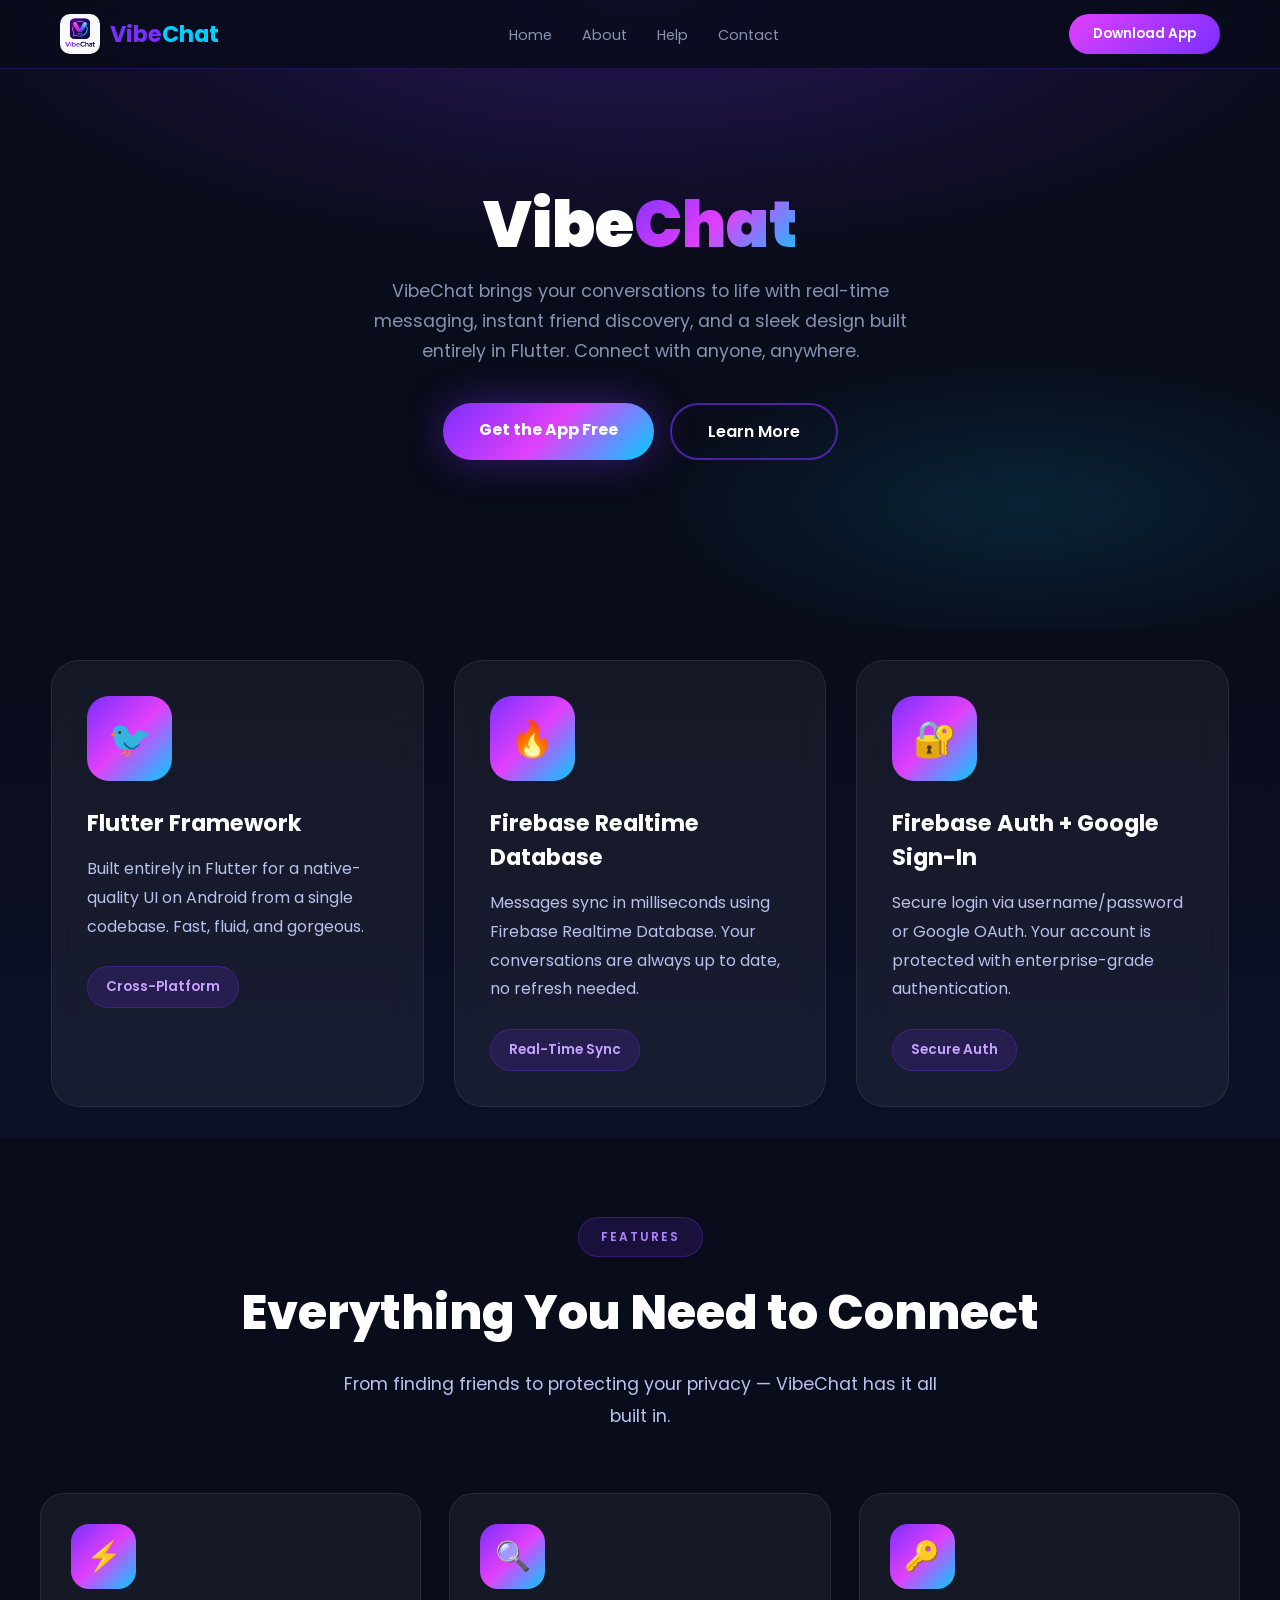
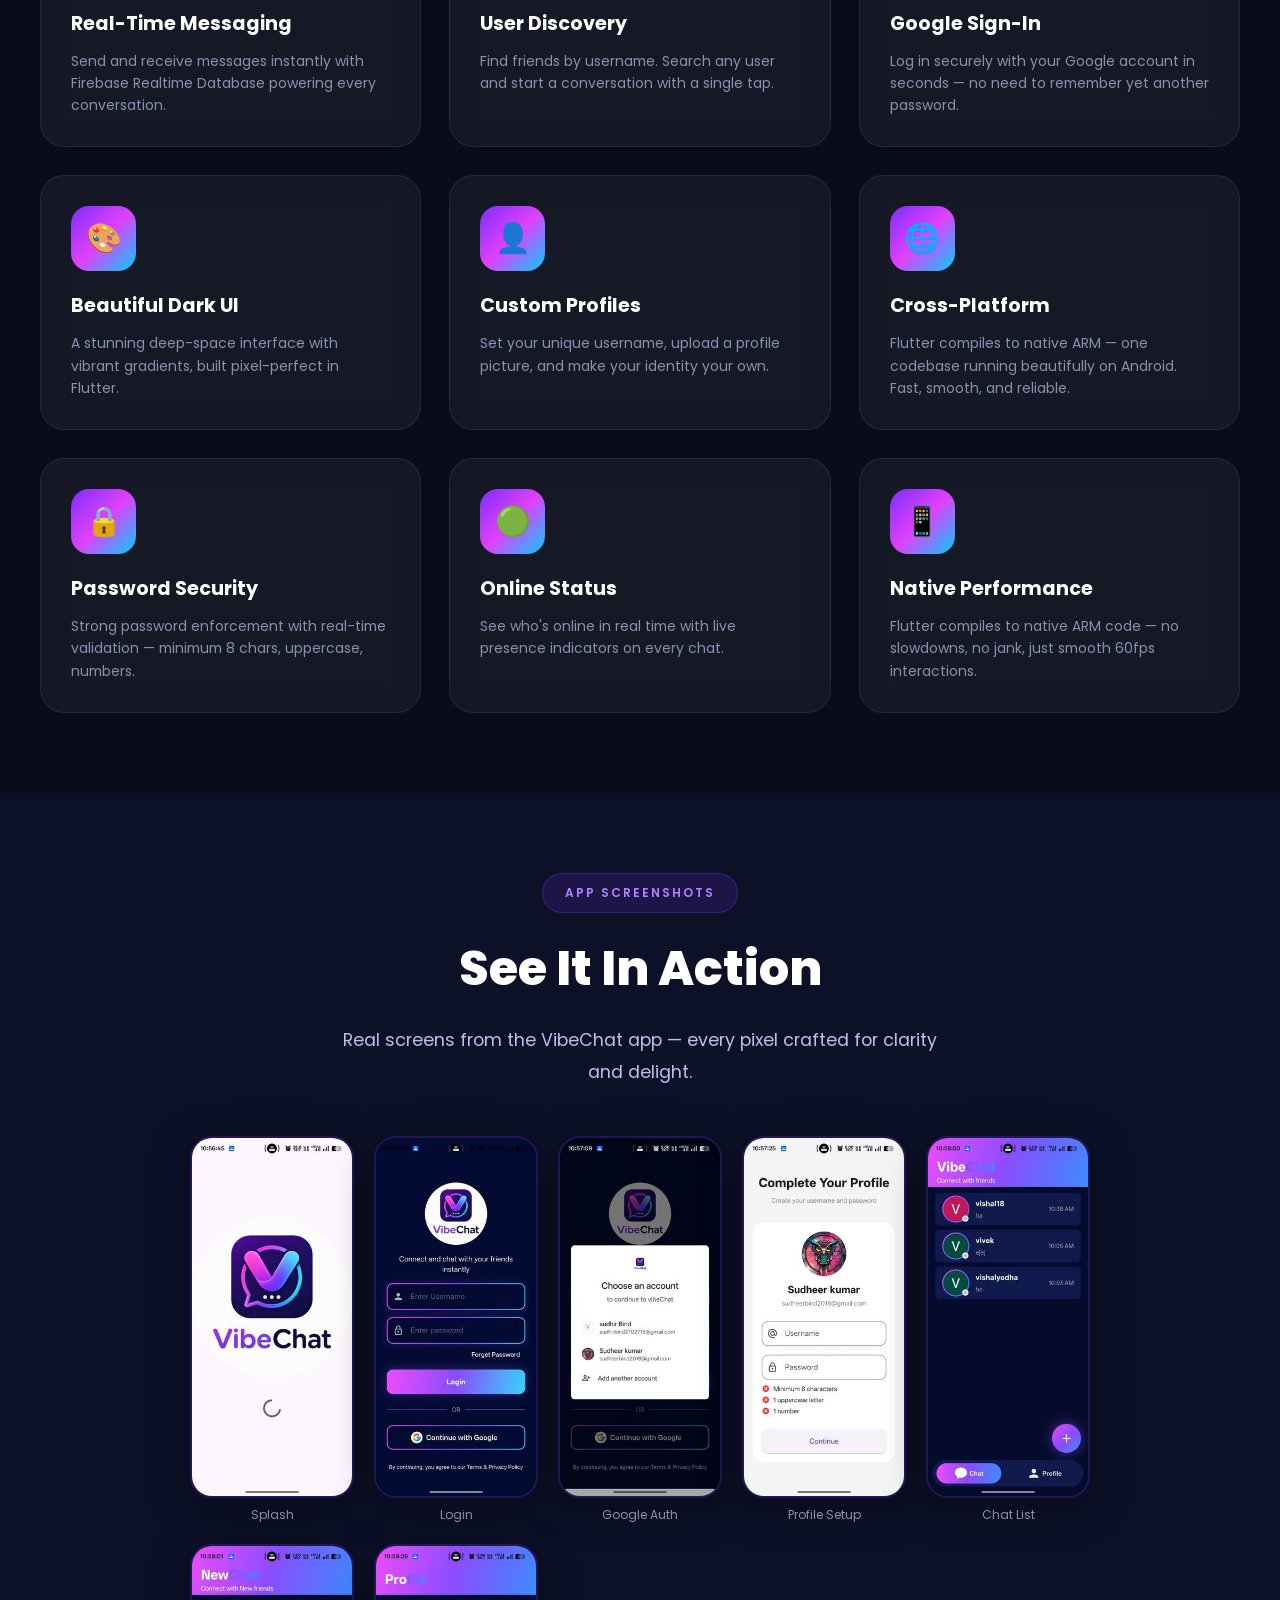
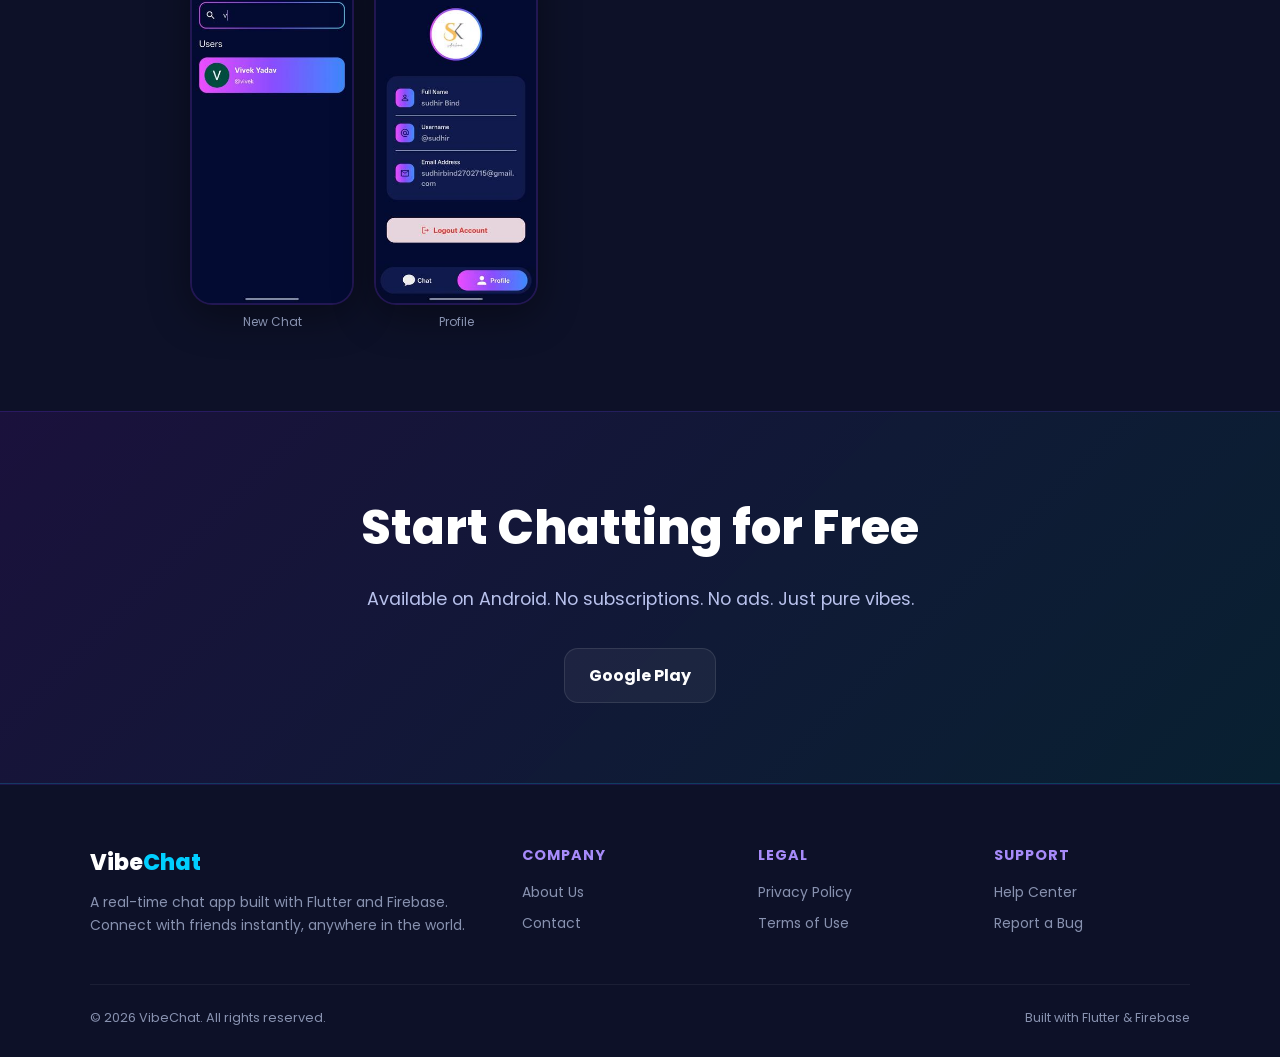
==== index.html @ 1f9a84cc "Initial VibeChat website" ====
<!DOCTYPE html>
<html lang="en">
<head>
  <meta charset="UTF-8">
  <meta name="viewport" content="width=device-width, initial-scale=1.0">
  <title>VibeChat - Connect & Chat Instantly</title>
  <link rel="stylesheet" href="style.css">
</head>
<body>

  <!-- NAV -->
  <nav>
    <a class="nav-logo" href="index.html" style="cursor:pointer">
      <img src="WhatsApp Image 2026-06-23 at 1.53.00 PM.jpeg" alt="VibeChat">
      <span><em>Vibe</em><strong>Chat</strong></span>
    </a>
    <ul class="nav-links">
      <li><a href="index.html">Home</a></li>
      <li><a href="about.html">About</a></li>
      <li><a href="help.html">Help</a></li>
      <li><a href="contact.html">Contact</a></li>
    </ul>
    <a class="nav-cta" href="#">Download App</a>
  </nav>

  <!-- HOME PAGE CONTENT -->
  <div class="page active">
    <!-- HERO -->
    <section class="hero">
      <div class="hero-bg"></div>
      <div class="hero-content">
        <h1>Vibe<span class="grad-text">Chat</span></h1>
        <p>VibeChat brings your conversations to life with real-time messaging, instant friend discovery, and a sleek design built entirely in Flutter. Connect with anyone, anywhere.</p>
        <div class="hero-btns">
          <a class="btn-primary" href="#">Get the App Free</a>
          <a class="btn-outline" href="about.html">Learn More</a>
        </div>
      </div>
    </section>

    <!-- TECH STACK -->
    <section class="tech-section">
     
      <div class="tech-grid">
        <div class="tech-card">
          <div class="tech-icon">🐦</div>
          <h3>Flutter Framework</h3>
          <p>Built entirely in Flutter for a native-quality UI on Android from a single codebase. Fast, fluid, and gorgeous.</p>
          <span class="tech-tag">Cross-Platform</span>
        </div>
        <div class="tech-card">
          <div class="tech-icon">🔥</div>
          <h3>Firebase Realtime Database</h3>
          <p>Messages sync in milliseconds using Firebase Realtime Database. Your conversations are always up to date, no refresh needed.</p>
          <span class="tech-tag">Real-Time Sync</span>
        </div>
        <div class="tech-card">
          <div class="tech-icon">🔐</div>
          <h3>Firebase Auth + Google Sign-In</h3>
          <p>Secure login via username/password or Google OAuth. Your account is protected with enterprise-grade authentication.</p>
          <span class="tech-tag">Secure Auth</span>
        </div>
      </div>
    </section>

    <!-- FEATURES -->
    <section style="background:var(--dark);">
      <div style="max-width:1100px;margin:0 auto;text-align:center;">
        <div class="section-label">Features</div>
        <h2 class="section-title">Everything You Need to Connect</h2>
        <p class="section-subtitle centered">From finding friends to protecting your privacy — VibeChat has it all built in.</p>
      </div>
      <div class="features-grid">
        <div class="feature-card">
          <div class="feature-icon">⚡</div>
          <h3>Real-Time Messaging</h3>
          <p>Send and receive messages instantly with Firebase Realtime Database powering every conversation.</p>
        </div>
        <div class="feature-card">
          <div class="feature-icon">🔍</div>
          <h3>User Discovery</h3>
          <p>Find friends by username. Search any user and start a conversation with a single tap.</p>
        </div>
        <div class="feature-card">
          <div class="feature-icon">🔑</div>
          <h3>Google Sign-In</h3>
          <p>Log in securely with your Google account in seconds — no need to remember yet another password.</p>
        </div>
        <div class="feature-card">
          <div class="feature-icon">🎨</div>
          <h3>Beautiful Dark UI</h3>
          <p>A stunning deep-space interface with vibrant gradients, built pixel-perfect in Flutter.</p>
        </div>
        <div class="feature-card">
          <div class="feature-icon">👤</div>
          <h3>Custom Profiles</h3>
          <p>Set your unique username, upload a profile picture, and make your identity your own.</p>
        </div>
        <div class="feature-card">
          <div class="feature-icon">🌐</div>
          <h3>Cross-Platform</h3>
          <p>Flutter compiles to native ARM — one codebase running beautifully on Android. Fast, smooth, and reliable.</p>
        </div>
        <div class="feature-card">
          <div class="feature-icon">🔒</div>
          <h3>Password Security</h3>
          <p>Strong password enforcement with real-time validation — minimum 8 chars, uppercase, numbers.</p>
        </div>
        <div class="feature-card">
          <div class="feature-icon">🟢</div>
          <h3>Online Status</h3>
          <p>See who's online in real time with live presence indicators on every chat.</p>
        </div>
        <div class="feature-card">
          <div class="feature-icon">📱</div>
          <h3>Native Performance</h3>
          <p>Flutter compiles to native ARM code — no slowdowns, no jank, just smooth 60fps interactions.</p>
        </div>
      </div>
    </section>


    <!-- SCREENSHOTS -->
    <section class="screenshots-section">
      <div style="max-width:900px;margin:0 auto;text-align:center;">
        <div class="section-label">App Screenshots</div>
        <h2 class="section-title">See It In Action</h2>
        <p class="section-subtitle centered">Real screens from the VibeChat app — every pixel crafted for clarity and
          delight.</p>
      </div>
      <div class="screenshots-grid">
        <div>
          <div class="screenshot-item"><img
              src="[data-uri]"
              alt="Splash"></div>
          <div class="screenshot-label">Splash</div>
        </div>
        <div>
          <div class="screenshot-item"><img
              src="[data-uri]"
              alt="Login"></div>
          <div class="screenshot-label">Login</div>
        </div>
        <div>
          <div class="screenshot-item"><img
              src="[data-uri]"
              alt="Google Auth"></div>
          <div class="screenshot-label">Google Auth</div>
        </div>
        <div>
          <div class="screenshot-item"><img
              src="[data-uri]"
              alt="Profile Setup"></div>
          <div class="screenshot-label">Profile Setup</div>
        </div>
        <div>
          <div class="screenshot-item"><img
              src="[data-uri]"
              alt="Chat List"></div>
          <div class="screenshot-label">Chat List</div>
        </div>
        <div>
          <div class="screenshot-item"><img
              src="[data-uri]"
              alt="New Chat"></div>
          <div class="screenshot-label">New Chat</div>
        </div>
        <div>
          <div class="screenshot-item"><img
              src="[data-uri]"
              alt="Profile"></div>
          <div class="screenshot-label">Profile</div>
        </div>
      </div>
    </section>

    <!-- DOWNLOAD -->
    <section class="download-section">
      <h2 class="section-title centered">Start Chatting for Free</h2>
      <p class="section-subtitle centered">Available on Android. No subscriptions. No ads. Just pure vibes.</p>
      <div class="store-badges">
        <a class="store-badge" href="#">
          <span class="store-text">
            <div class="store-name">Google Play</div>
          </span>
        </a>
      </div>
    </section>

    <!-- FOOTER -->
    <footer>
      <div class="footer-grid">
        <div class="footer-brand">
          <h3>Vibe<span style="color:#00CFFF">Chat</span></h3>
          <p>A real-time chat app built with Flutter and Firebase. Connect with friends instantly, anywhere in the world.</p>
        </div>
        <div class="footer-col">
          <h4>Company</h4>
          <a href="about.html">About Us</a>
          <a href="contact.html">Contact</a>
        </div>
        <div class="footer-col">
          <h4>Legal</h4>
          <a href="privacy.html">Privacy Policy</a>
          <a href="terms.html">Terms of Use</a>
        </div>
        <div class="footer-col">
          <h4>Support</h4>
          <a href="help.html">Help Center</a>
          <a href="contact.html">Report a Bug</a>
        </div>
      </div>
      <div class="footer-bottom">
        <p>© 2026 VibeChat. All rights reserved.</p>
        <p style="color:var(--muted);font-size:0.78rem;">Built with  Flutter &amp;  Firebase</p>
      </div>
    </footer>
  </div>
</body>
</html>
---- style.css ----
@import url('https://fonts.googleapis.com/css2?family=Poppins:wght@300;400;500;600;700;800;900&display=swap');
    :root {
      --purple: #7B2FFF;
      --pink: #E040FB;
      --cyan: #00CFFF;
      --dark: #090C1A;
      --dark2: #0D1128;
      --dark3: #131936;
      --card: #161C38;
      --grad: linear-gradient(135deg, #7B2FFF 0%, #E040FB 50%, #00CFFF 100%);
      --grad2: linear-gradient(135deg, #E040FB 0%, #7B2FFF 100%);
      --text: #ffffff;
      --muted: #8892b0;
    }

    * {
      margin: 0;
      padding: 0;
      box-sizing: border-box;
    }

    html {
      scroll-behavior: smooth;
    }

    body {
      font-family: 'Poppins', sans-serif;
      background: var(--dark);
      color: var(--text);
      overflow-x: hidden;
    }

    /* ---- NAV ---- */
    nav {
      position: fixed;
      top: 0;
      left: 0;
      right: 0;
      z-index: 999;
      display: flex;
      align-items: center;
      justify-content: space-between;
      padding: 14px 60px;
      background: rgba(9, 12, 26, 0.85);
      backdrop-filter: blur(16px);
      border-bottom: 1px solid rgba(123, 47, 255, 0.2);
    }

    .nav-logo {
      display: flex;
      align-items: center;
      gap: 10px;
      text-decoration: none;
    }

    .nav-logo img {
      width: 40px;
      height: 40px;
      border-radius: 10px;
    }

    .nav-logo span {
      font-size: 1.4rem;
      font-weight: 700;
    }

    .nav-logo span em {
      color: #7B2FFF;
      font-style: normal;
    }

    .nav-logo span strong {
      color: #00CFFF;
      font-weight: 700;
    }

    .nav-links {
      display: flex;
      gap: 30px;
      list-style: none;
    }

    .nav-links a {
      color: var(--muted);
      text-decoration: none;
      font-size: 0.9rem;
      transition: color .2s;
    }

    .nav-links a:hover {
      color: #fff;
    }

    .nav-cta {
      padding: 10px 24px;
      border-radius: 50px;
      background: var(--grad2);
      color: #fff;
      font-weight: 600;
      font-size: 0.85rem;
      text-decoration: none;
      transition: opacity .2s;
    }

    .nav-cta:hover {
      opacity: 0.85;
    }

    /* ---- PAGE ROUTING ---- */
    .page {
      display: none;
    }

    .page.active {
      display: block;
    }

    /* ---- HERO ---- */
    .hero {
      min-height: 70vh;
      display: flex;
      flex-direction: column;
      align-items: center;
      justify-content: center;
      text-align: center;
      padding: 50px 20px 30px;
      position: relative;
      overflow: hidden;
      background: radial-gradient(ellipse 80% 60% at 50% 0%, rgba(123, 47, 255, 0.25) 0%, transparent 70%),
        radial-gradient(ellipse 50% 40% at 80% 80%, rgba(0, 207, 255, 0.12) 0%, transparent 60%),
        var(--dark);
    }

    .hero-content {
      position: relative;
      z-index: 1;
      max-width: 800px;
    }

    .hero h1 {
      font-size: clamp(2rem, 5vw, 4rem);
      font-weight: 900;
      line-height: 1.1;
      margin-bottom: 16px;
    }

    .hero h1 .grad-text {
      background: var(--grad);
      -webkit-background-clip: text;
      -webkit-text-fill-color: transparent;
      background-clip: text;
    }

    .hero p {
      font-size: 1.1rem;
      color: var(--muted);
      max-width: 600px;
      margin: 0 auto 36px;
      line-height: 1.7;
    }

    .hero-btns {
      display: flex;
      gap: 16px;
      justify-content: center;
      flex-wrap: wrap;
    }

    .btn-primary {
      padding: 14px 36px;
      border-radius: 50px;
      background: var(--grad);
      color: #fff;
      font-weight: 700;
      font-size: 1rem;
      text-decoration: none;
      box-shadow: 0 0 40px rgba(123, 47, 255, 0.4);
      transition: transform .2s, box-shadow .2s;
    }

    .btn-primary:hover {
      transform: translateY(-2px);
      box-shadow: 0 0 60px rgba(123, 47, 255, 0.6);
    }

    .btn-outline {
      padding: 14px 36px;
      border-radius: 50px;
      border: 2px solid rgba(123, 47, 255, 0.6);
      color: #fff;
      font-weight: 600;
      font-size: 1rem;
      text-decoration: none;
      transition: border-color .2s, background .2s;
    }

    .btn-outline:hover {
      border-color: #7B2FFF;
      background: rgba(123, 47, 255, 0.1);
    }

    /* ---- SECTION COMMON ---- */
    section {
      padding: 80px 20px;
    }

    .section-label {
      color: #a78bfa;
      font-size: 0.75rem;
      text-transform: uppercase;
      letter-spacing: 2px;
      margin-bottom: 12px;
    }

    .section-title {
      font-size: clamp(1.8rem, 4vw, 3rem);
      font-weight: 800;
      margin-bottom: 16px;
    }

    .section-subtitle {
      color: var(--muted);
      font-size: 1rem;
      line-height: 1.7;
      max-width: 600px;
    }

    .centered {
      text-align: center;
      margin: 0 auto;
    }

    

    .tech-section {
      position: relative;
      padding: 30px 4%;
      background: linear-gradient(180deg,
          #090c1a 0%,
          #0d1128 100%);
      overflow: hidden;
    }

    .tech-header {
      max-width: 850px;
      margin: auto;
      text-align: center;
      margin-bottom: 70px;
    }

    .section-label {
      display: inline-block;
      padding: 10px 22px;
      border-radius: 50px;
      background: rgba(123, 47, 255, .15);
      color: #b084ff;
      border: 1px solid rgba(123, 47, 255, .3);
      font-weight: 600;
      margin-bottom: 20px;
    }

    .section-title {
      font-size: 3rem;
      font-weight: 800;
      margin-bottom: 20px;
      color: #fff;
    }

    .section-title span {
      background: linear-gradient(90deg,
          #7B2FFF,
          #E040FB,
          #00CFFF);
      -webkit-background-clip: text;
      -webkit-text-fill-color: transparent;
    }

    .section-subtitle {
      color: #b8c1ec;
      font-size: 1.1rem;
      line-height: 1.8;
    }

    .tech-grid {
      display: grid;
      grid-template-columns: repeat(auto-fit, minmax(320px, 1fr));
      gap: 30px;
    }

    /* =========================
   TECH CARD
========================= */

    .tech-card {
      position: relative;
      padding: 35px;
      border-radius: 28px;
      background: rgba(255, 255, 255, 0.05);
      backdrop-filter: blur(15px);
      border: 1px solid rgba(255, 255, 255, 0.08);
      overflow: hidden;
      transition: all .4s ease;
    }

    .tech-card::before {
      content: "";
      position: absolute;
      inset: 0;
      background: linear-gradient(135deg,
          rgba(123, 47, 255, .25),
          rgba(224, 64, 251, .15),
          rgba(0, 207, 255, .15));
      opacity: 0;
      transition: .4s;
    }

    .tech-card:hover {
      transform: translateY(-10px);
      border-color: #7B2FFF;
      box-shadow:
        0 15px 40px rgba(123, 47, 255, .35),
        0 0 25px rgba(0, 207, 255, .15);
    }

    .tech-card:hover::before {
      opacity: 1;
    }

    .tech-icon,
    .tech-card h3,
    .tech-card p,
    .tech-tag {
      position: relative;
      z-index: 2;
    }

    .tech-icon {
      width: 85px;
      height: 85px;
      border-radius: 22px;
      display: flex;
      align-items: center;
      justify-content: center;
      font-size: 2.2rem;
      background: linear-gradient(135deg,
          #7B2FFF,
          #E040FB,
          #00CFFF);
      margin-bottom: 25px;
      animation: float 3s ease-in-out infinite;
      transition: .4s;
    }

    .tech-card:hover .tech-icon {
      transform: scale(1.1) rotate(5deg);
    }

    .tech-card h3 {
      color: #fff;
      font-size: 1.4rem;
      margin-bottom: 15px;
    }

    .tech-card p {
      color: #b8c1ec;
      line-height: 1.8;
      margin-bottom: 25px;
    }

    .tech-tag {
      display: inline-block;
      padding: 10px 18px;
      border-radius: 50px;
      background: rgba(123, 47, 255, .15);
      color: #c6a3ff;
      border: 1px solid rgba(123, 47, 255, .3);
      font-size: .85rem;
      font-weight: 600;
      transition: .4s;
    }

    .tech-card:hover .tech-tag {
      background: rgba(123, 47, 255, .25);
      letter-spacing: 1px;
    }

    @keyframes float {

      0%,
      100% {
        transform: translateY(0);
      }

      50% {
        transform: translateY(-8px);
      }
    }

    /* =========================
   FEATURES SECTION
========================= */

    .features-grid {
      display: grid;
      grid-template-columns: repeat(auto-fit, minmax(300px, 1fr));
      gap: 28px;
      max-width: 1200px;
      margin: 60px auto 0;
    }

    .feature-card {
      position: relative;
      padding: 30px;
      border-radius: 24px;
      background: rgba(255, 255, 255, 0.05);
      backdrop-filter: blur(15px);
      border: 1px solid rgba(255, 255, 255, 0.08);
      overflow: hidden;
      transition: all .4s ease;
    }

    .feature-card::before {
      content: "";
      position: absolute;
      inset: 0;
      background: linear-gradient(135deg,
          rgba(123, 47, 255, .25),
          rgba(224, 64, 251, .15),
          rgba(0, 207, 255, .15));
      opacity: 0;
      transition: .4s;
    }

    .feature-card:hover {
      transform: translateY(-10px);
      border-color: #7B2FFF;
      box-shadow:
        0 15px 40px rgba(123, 47, 255, .35),
        0 0 25px rgba(0, 207, 255, .15);
    }

    .feature-card:hover::before {
      opacity: 1;
    }

    .feature-icon,
    .feature-card h3,
    .feature-card p {
      position: relative;
      z-index: 2;
    }

    .feature-icon {
      width: 65px;
      height: 65px;
      border-radius: 18px;
      display: flex;
      align-items: center;
      justify-content: center;
      font-size: 1.8rem;
      margin-bottom: 20px;
      background: linear-gradient(135deg,
          #7B2FFF,
          #E040FB,
          #00CFFF);
      transition: .4s;
    }

    .feature-card:hover .feature-icon {
      transform: scale(1.1) rotate(5deg);
    }

    .feature-card h3 {
      color: #fff;
      font-size: 1.2rem;
      margin-bottom: 12px;
    }

    .feature-card p {
      color: #b8c1ec;
      line-height: 1.7;
    }

    .feature-card p {
      color: var(--muted);
      font-size: 0.87rem;
      line-height: 1.6;
    }

    /* ---- SCREENSHOTS ---- */
    .screenshots-section {
      background: var(--dark2);
    }

    .screenshots-grid {
      display: grid;
      grid-template-columns: repeat(auto-fit, minmax(140px, 1fr));
      gap: 20px;
      max-width: 900px;
      margin: 48px auto 0;
    }

    .screenshot-item {
      border-radius: 22px;
      overflow: hidden;
      border: 2px solid rgba(123, 47, 255, 0.2);
      box-shadow: 0 10px 40px rgba(0, 0, 0, 0.4);
      transition: transform .3s;
    }

    .screenshot-item:hover {
      transform: scale(1.04);
    }

    .screenshot-item img {
      width: 100%;
      display: block;
    }

    .screenshot-label {
      text-align: center;
      font-size: 0.75rem;
      color: var(--muted);
      margin-top: 8px;
    }

    /* ---- DOWNLOAD ---- */
    .download-section {
      background: linear-gradient(135deg, rgba(123, 47, 255, 0.15) 0%, rgba(0, 207, 255, 0.1) 100%);
      border-top: 1px solid rgba(123, 47, 255, 0.2);
      border-bottom: 1px solid rgba(0, 207, 255, 0.2);
      text-align: center;
    }

    .store-badges {
      display: flex;
      gap: 16px;
      justify-content: center;
      margin-top: 32px;
      flex-wrap: wrap;
    }

    .store-badge {
      display: flex;
      align-items: center;
      gap: 12px;
      padding: 14px 24px;
      border-radius: 14px;
      background: rgba(255, 255, 255, 0.05);
      border: 1px solid rgba(255, 255, 255, 0.1);
      text-decoration: none;
      color: #fff;
      transition: background .2s, border-color .2s;
    }

    .store-badge:hover {
      background: rgba(123, 47, 255, 0.2);
      border-color: rgba(123, 47, 255, 0.5);
    }

    .store-badge .store-text .store-name {
      font-size: 1rem;
      font-weight: 700;
    }

    /* ---- FOOTER ---- */
    footer {
      background: var(--dark2);
      border-top: 1px solid rgba(123, 47, 255, 0.15);
      padding: 60px 20px 30px;
    }

    .footer-grid {
      display: grid;
      grid-template-columns: 2fr 1fr 1fr 1fr;
      gap: 40px;
      max-width: 1100px;
      margin: 0 auto 40px;
    }

    .footer-brand h3 {
      font-size: 1.4rem;
      font-weight: 800;
      margin-bottom: 12px;
    }

    .footer-brand p {
      color: var(--muted);
      font-size: 0.87rem;
      line-height: 1.7;
    }

    .footer-col h4 {
      font-size: 0.9rem;
      font-weight: 700;
      margin-bottom: 16px;
      color: #a78bfa;
      text-transform: uppercase;
      letter-spacing: 1px;
    }

    .footer-col a {
      display: block;
      color: var(--muted);
      text-decoration: none;
      font-size: 0.87rem;
      margin-bottom: 10px;
      cursor: pointer;
      transition: color .2s;
    }

    .footer-col a:hover {
      color: #fff;
    }

    .footer-bottom {
      max-width: 1100px;
      margin: 0 auto;
      padding-top: 24px;
      border-top: 1px solid rgba(255, 255, 255, 0.06);
      display: flex;
      justify-content: space-between;
      align-items: center;
      flex-wrap: wrap;
      gap: 12px;
    }

    .footer-bottom p {
      color: var(--muted);
      font-size: 0.8rem;
    }

    /* ---- INNER PAGES ---- */
    .inner-page {
      min-height: 100vh;
      padding: 120px 20px 80px;
      max-width: 860px;
      margin: 0 auto;
    }

    .inner-page h1 {
      font-size: clamp(2rem, 5vw, 3.5rem);
      font-weight: 900;
      margin-bottom: 8px;
    }

    .inner-page .page-meta {
      color: var(--muted);
      font-size: 0.85rem;
      margin-bottom: 48px;
    }

    .inner-page h2 {
      font-size: 1.3rem;
      font-weight: 700;
      margin: 36px 0 12px;
      color: #a78bfa;
    }

    .inner-page p {
      color: #c0c8e0;
      line-height: 1.8;
      margin-bottom: 16px;
      font-size: 0.95rem;
    }

    .inner-page ul {
      color: #c0c8e0;
      padding-left: 20px;
      margin-bottom: 16px;
    }

    .inner-page ul li {
      margin-bottom: 8px;
      line-height: 1.7;
      font-size: 0.95rem;
    }

    .inner-divider {
      height: 1px;
      background: rgba(123, 47, 255, 0.15);
      margin: 40px 0;
    }

    /* Help Center */
    .faq-item {
      background: var(--card);
      border-radius: 16px;
      border: 1px solid rgba(123, 47, 255, 0.1);
      margin-bottom: 16px;
      overflow: hidden;
    }

    .faq-q {
      padding: 20px 24px;
      font-weight: 600;
      font-size: 0.95rem;
      cursor: pointer;
      display: flex;
      justify-content: space-between;
      align-items: center;
    }

    .faq-q:hover {
      color: #a78bfa;
    }

    .faq-a {
      padding: 0 24px 20px;
      color: var(--muted);
      font-size: 0.88rem;
      line-height: 1.7;
    }

    /* About */
    .team-grid {
      display: grid;
      grid-template-columns: repeat(auto-fit, minmax(200px, 1fr));
      gap: 24px;
      margin-top: 32px;
    }

    .team-card {
      background: var(--card);
      border-radius: 20px;
      padding: 28px;
      text-align: center;
      border: 1px solid rgba(123, 47, 255, 0.15);
    }

    .team-avatar {
      width: 70px;
      height: 70px;
      border-radius: 50%;
      background: var(--grad);
      margin: 0 auto 16px;
      display: flex;
      align-items: center;
      justify-content: center;
      font-size: 1.8rem;
      font-weight: 800;
    }

    .team-card h4 {
      font-size: 1rem;
      font-weight: 700;
    }

    .team-card p {
      color: var(--muted);
      font-size: 0.8rem;
      margin-top: 4px;
    }

    /* ---- MOBILE ---- */
    @media(max-width:768px) {
      nav {
        padding: 12px 20px;
      }

      .nav-links {
        display: none;
      }

      .footer-grid {
        grid-template-columns: 1fr 1fr;
      }
    }

    @media(max-width:480px) {
      .footer-grid {
        grid-template-columns: 1fr;
      }
    }

    .contact-grid {
      display: grid;
      grid-template-columns: repeat(auto-fit, minmax(260px, 1fr));
      gap: 24px;
      margin-top: 30px;
    }

    .contact-card {
      position: relative;
      padding: 28px;
      border-radius: 24px;
      text-decoration: none;
      color: #fff;
      background: rgba(255, 255, 255, 0.05);
      backdrop-filter: blur(15px);
      border: 1px solid rgba(255, 255, 255, 0.08);
      overflow: hidden;
      transition: all .4s ease;
    }

    .contact-card::before {
      content: "";
      position: absolute;
      inset: 0;
      background: linear-gradient(135deg,
          rgba(123, 47, 255, .25),
          rgba(224, 64, 251, .15),
          rgba(0, 207, 255, .15));
      opacity: 0;
      transition: .4s;
    }

    .contact-card:hover {
      transform: translateY(-10px);
      border-color: #7B2FFF;
      box-shadow:
        0 15px 40px rgba(123, 47, 255, .35),
        0 0 25px rgba(0, 207, 255, .15);
    }

    .contact-card:hover::before {
      opacity: 1;
    }

    .contact-icon {
      width: 70px;
      height: 70px;
      display: flex;
      align-items: center;
      justify-content: center;
      font-size: 2rem;
      border-radius: 18px;
      background: linear-gradient(135deg,
          #7B2FFF,
          #E040FB,
          #00CFFF);
      margin-bottom: 18px;
    }

    .contact-card h3 {
      font-size: 1.3rem;
      margin-bottom: 8px;
      position: relative;
      z-index: 2;
    }

    .contact-card p {
      color: #b8c1ec;
      margin-bottom: 18px;
      position: relative;
      z-index: 2;
    }

    .contact-card span {
      color: #00CFFF;
      font-weight: 600;
      position: relative;
      z-index: 2;
    }

    .contact-card:hover span {
      letter-spacing: 1px;
    }
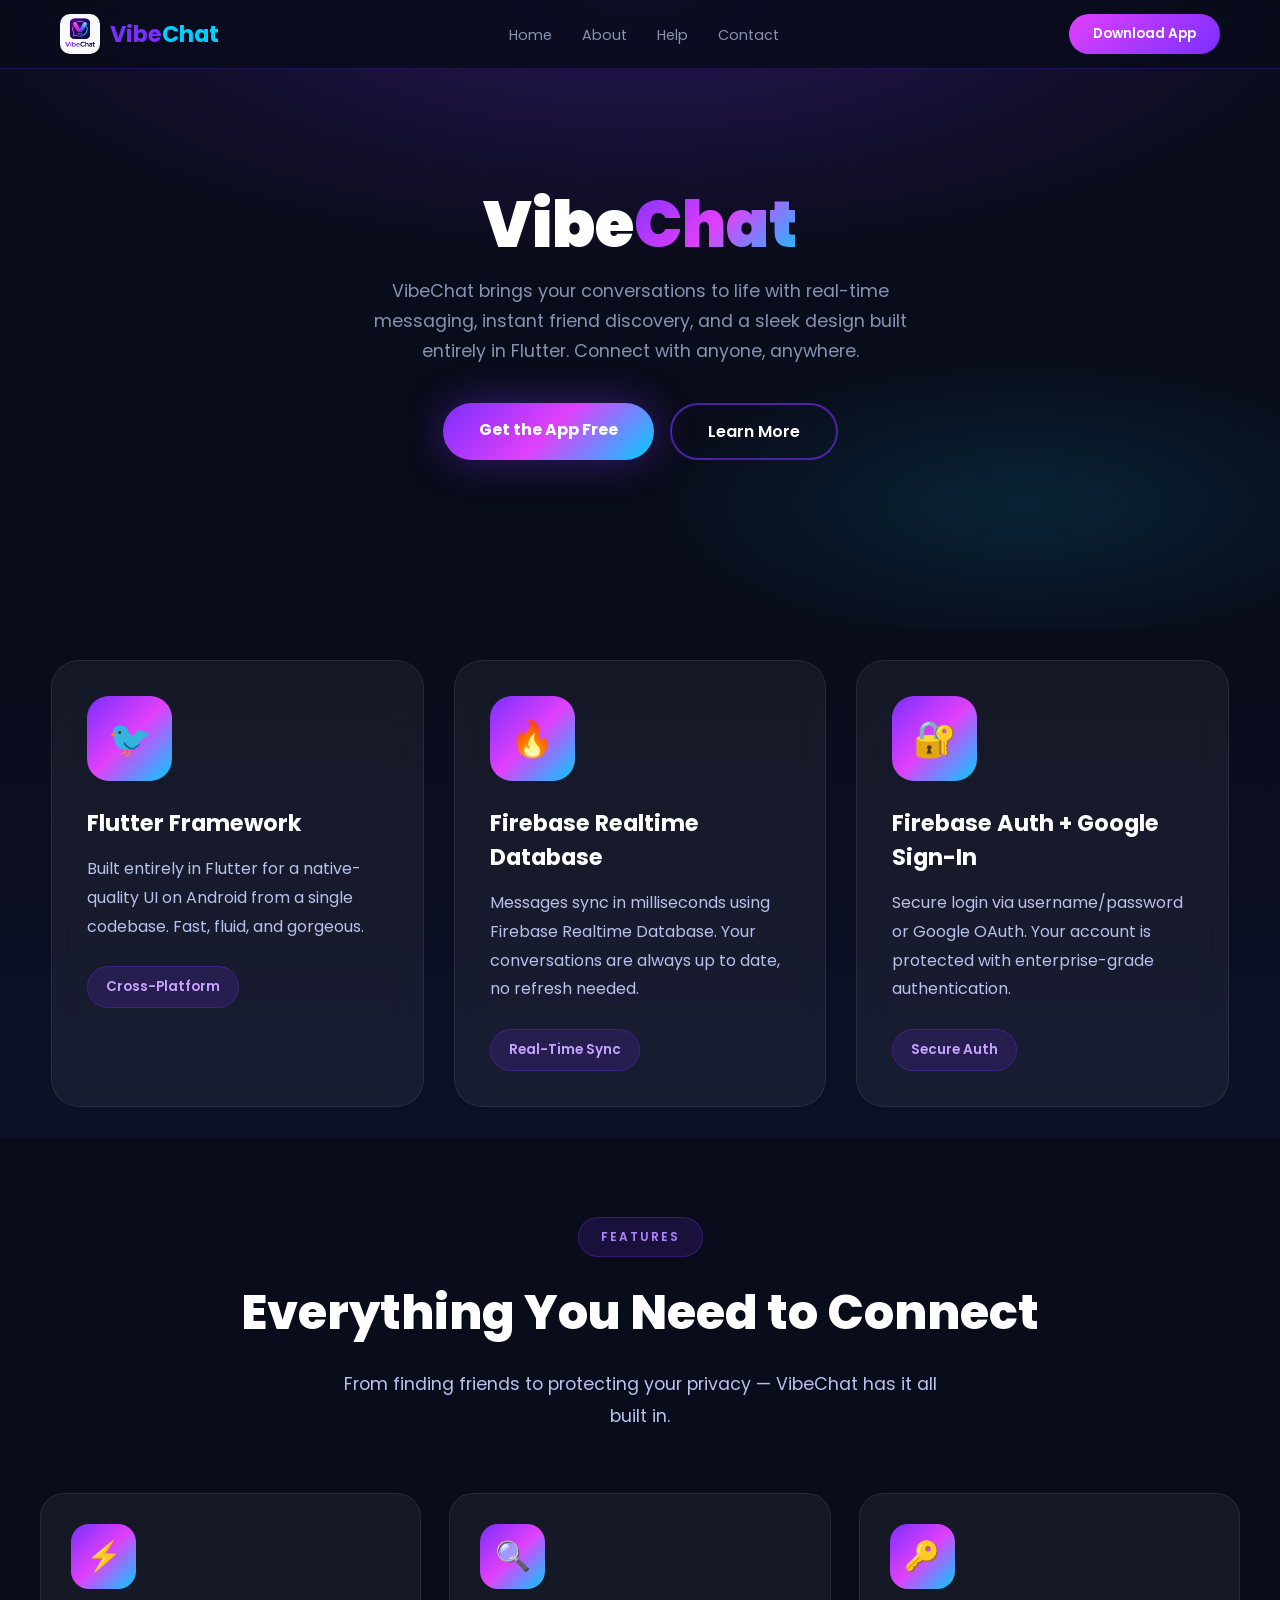
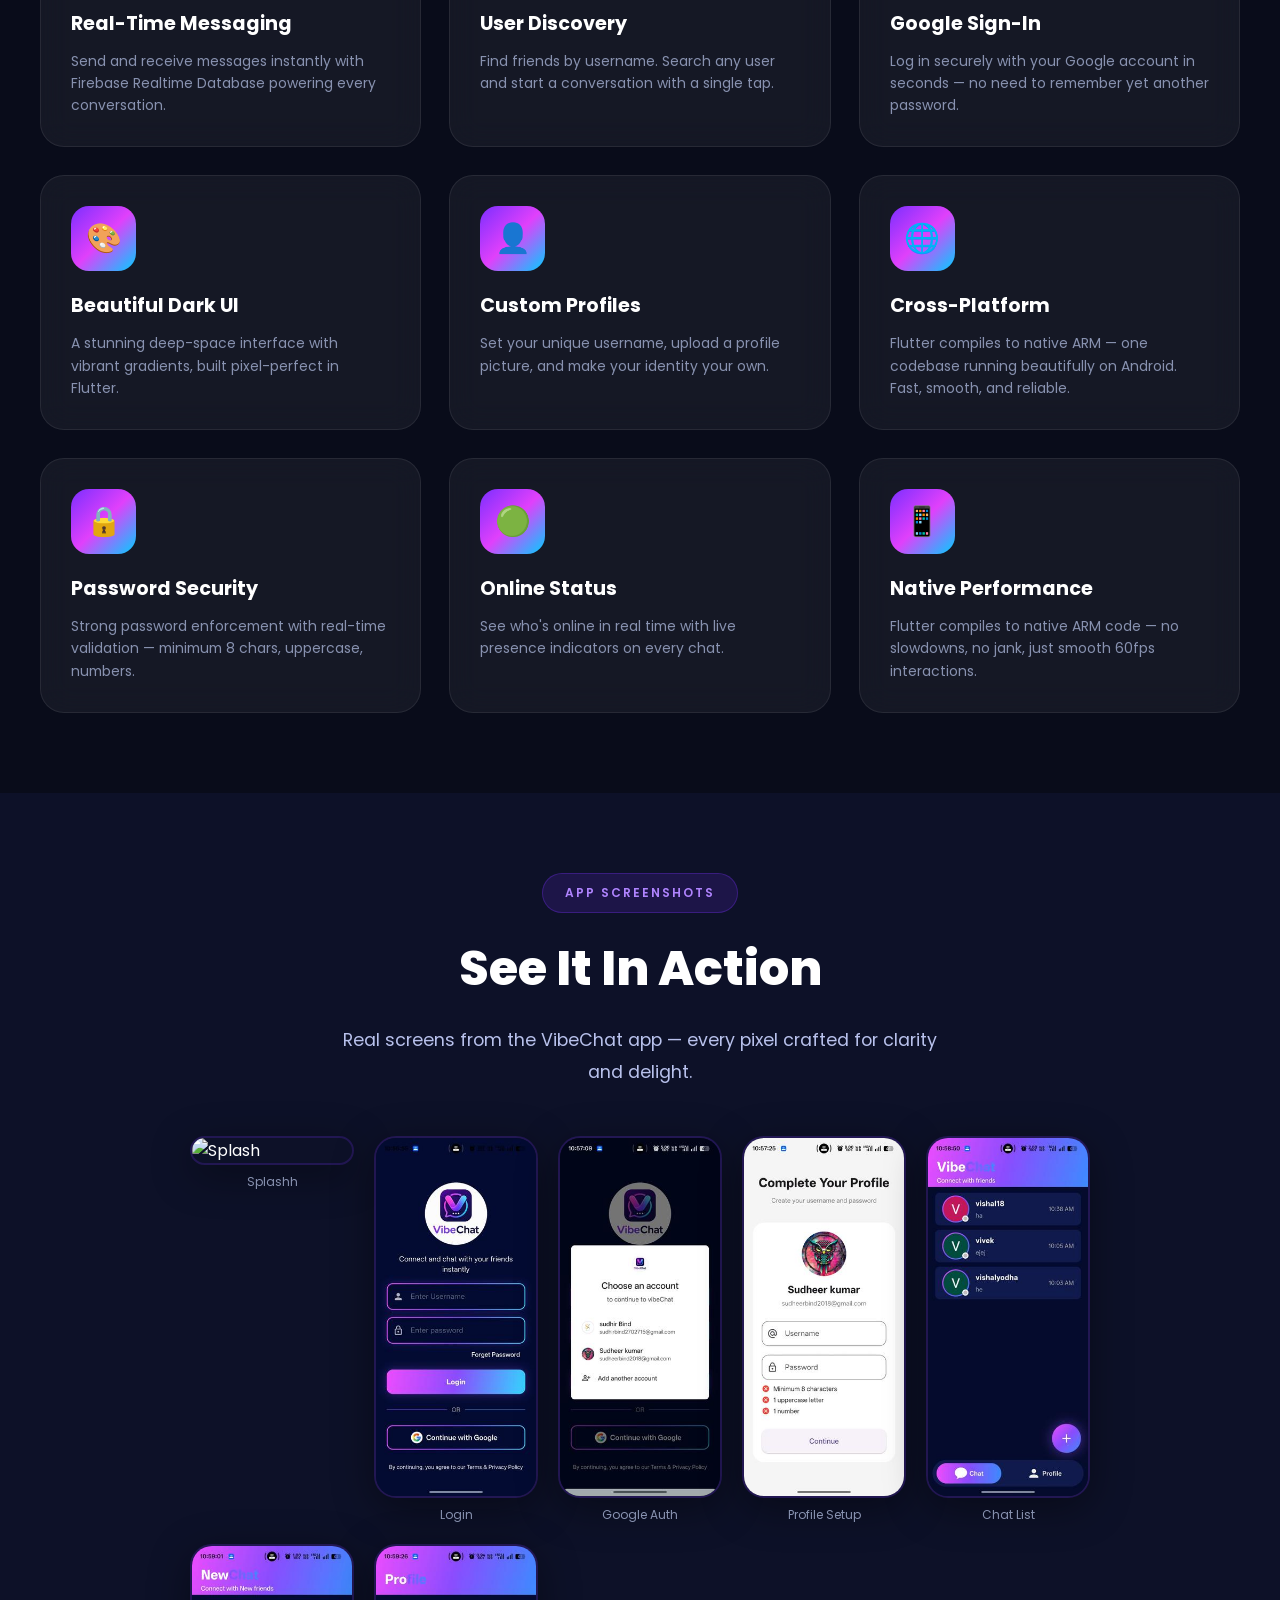
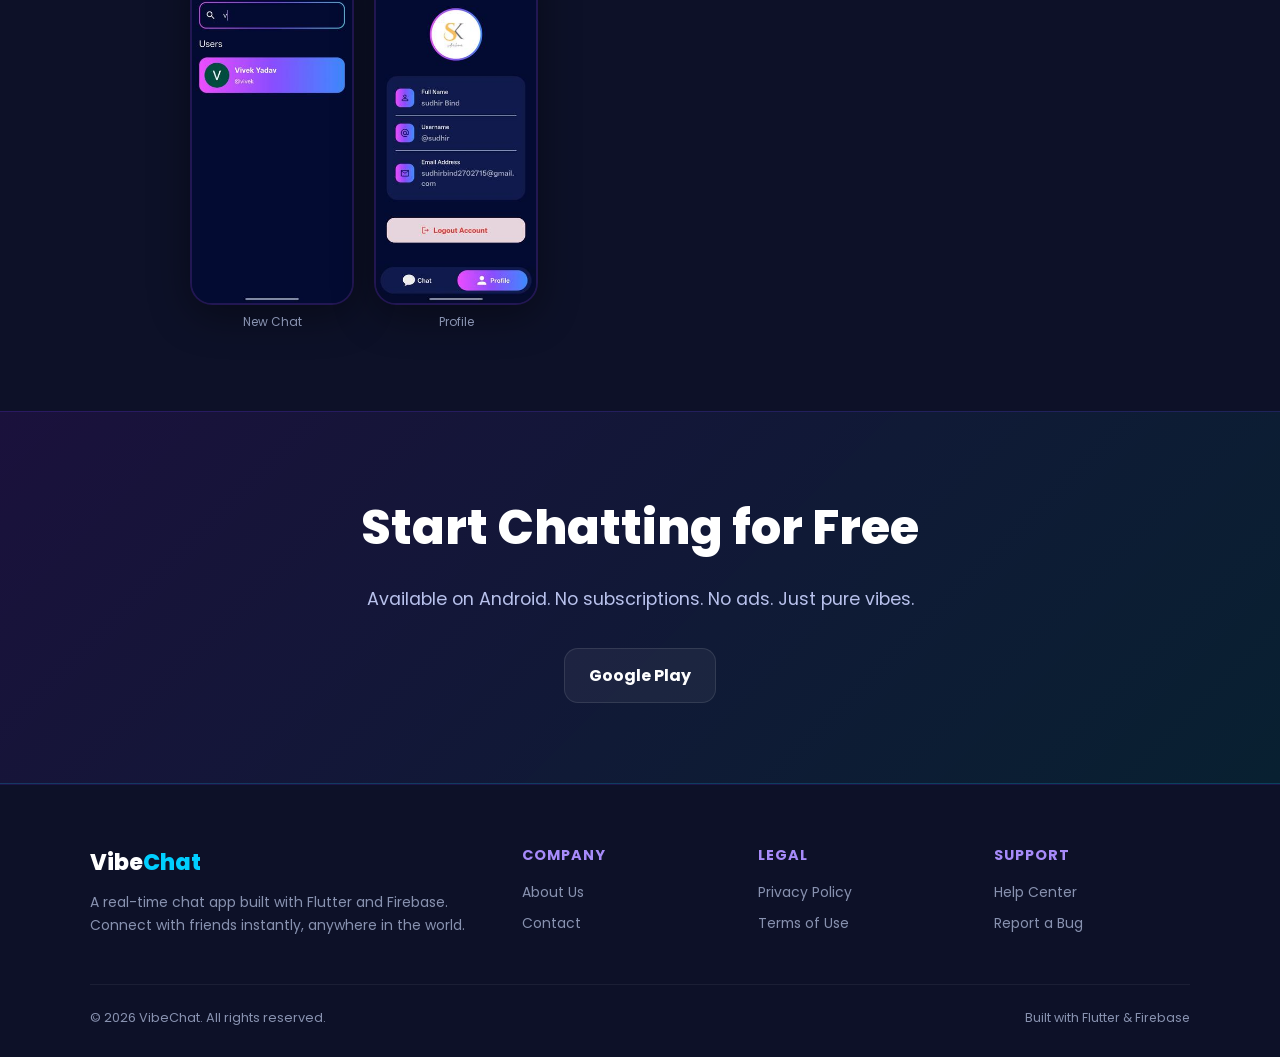
==== commit 03f9bcf9: "image change" ====
--- a/index.html
+++ b/index.html
@@ -11,7 +11,7 @@
   <!-- NAV -->
   <nav>
     <a class="nav-logo" href="index.html" style="cursor:pointer">
-      <img src="WhatsApp Image 2026-06-23 at 1.53.00 PM.jpeg" alt="VibeChat">
+      <img src="logo.jpeg" alt="VibeChat">
       <span><em>Vibe</em><strong>Chat</strong></span>
     </a>
     <ul class="nav-links">
@@ -131,9 +131,9 @@
       <div class="screenshots-grid">
         <div>
           <div class="screenshot-item"><img
-              src="[data-uri]"
+            src="1.jpeg"
               alt="Splash"></div>
-          <div class="screenshot-label">Splash</div>
+          <div class="screenshot-label">Splashh</div>
         </div>
         <div>
           <div class="screenshot-item"><img
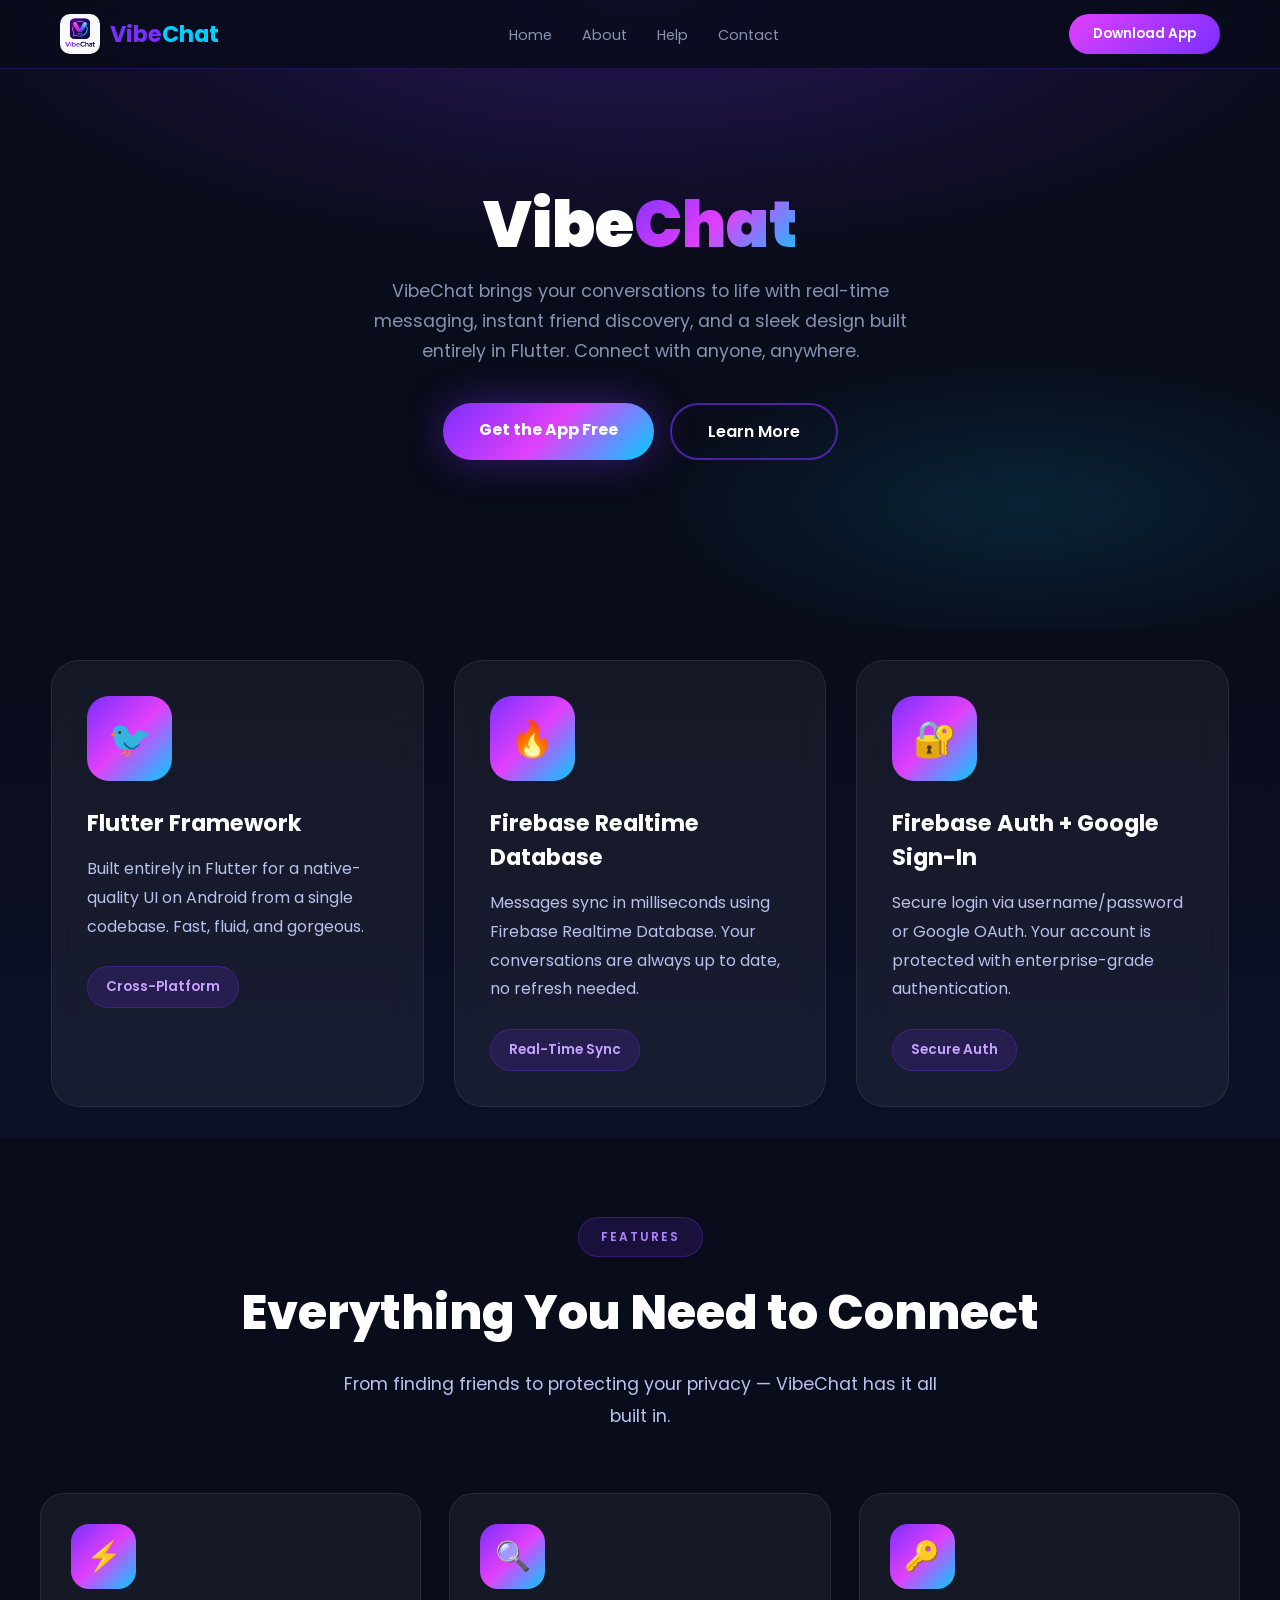
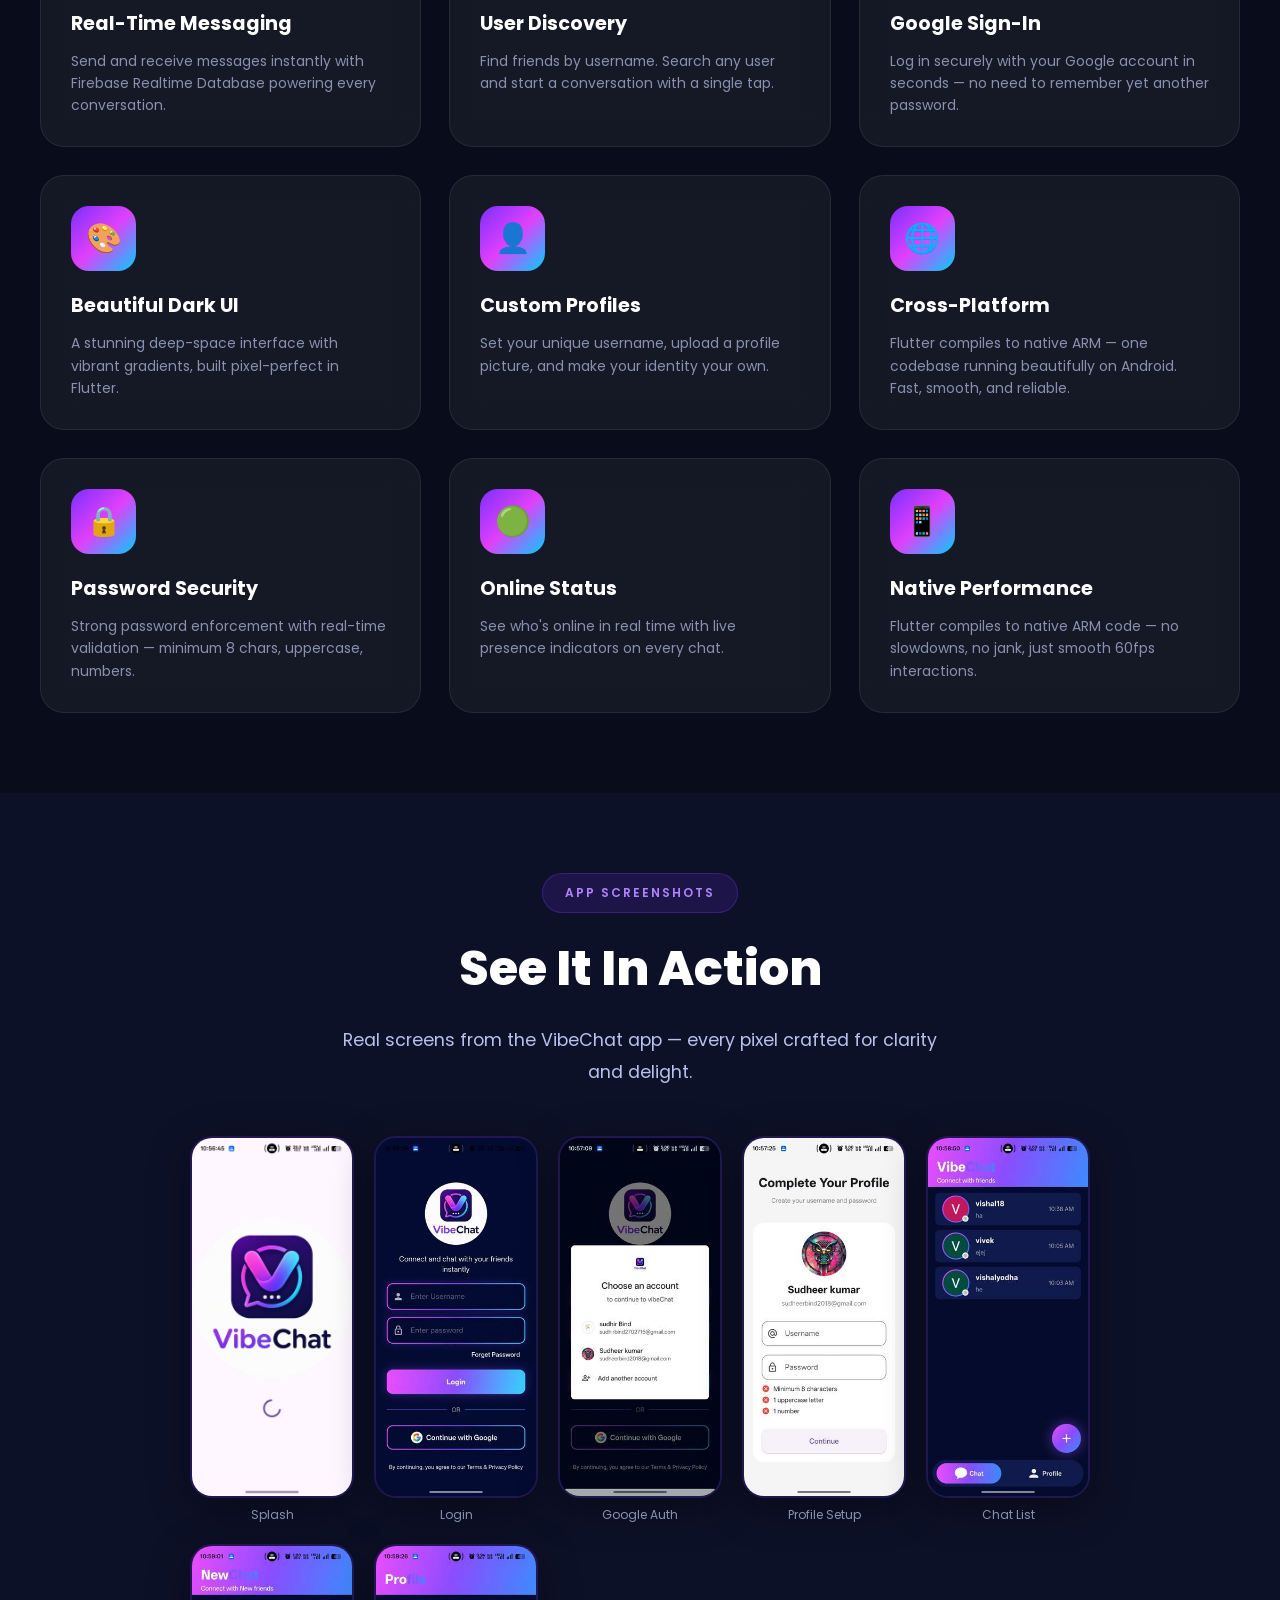
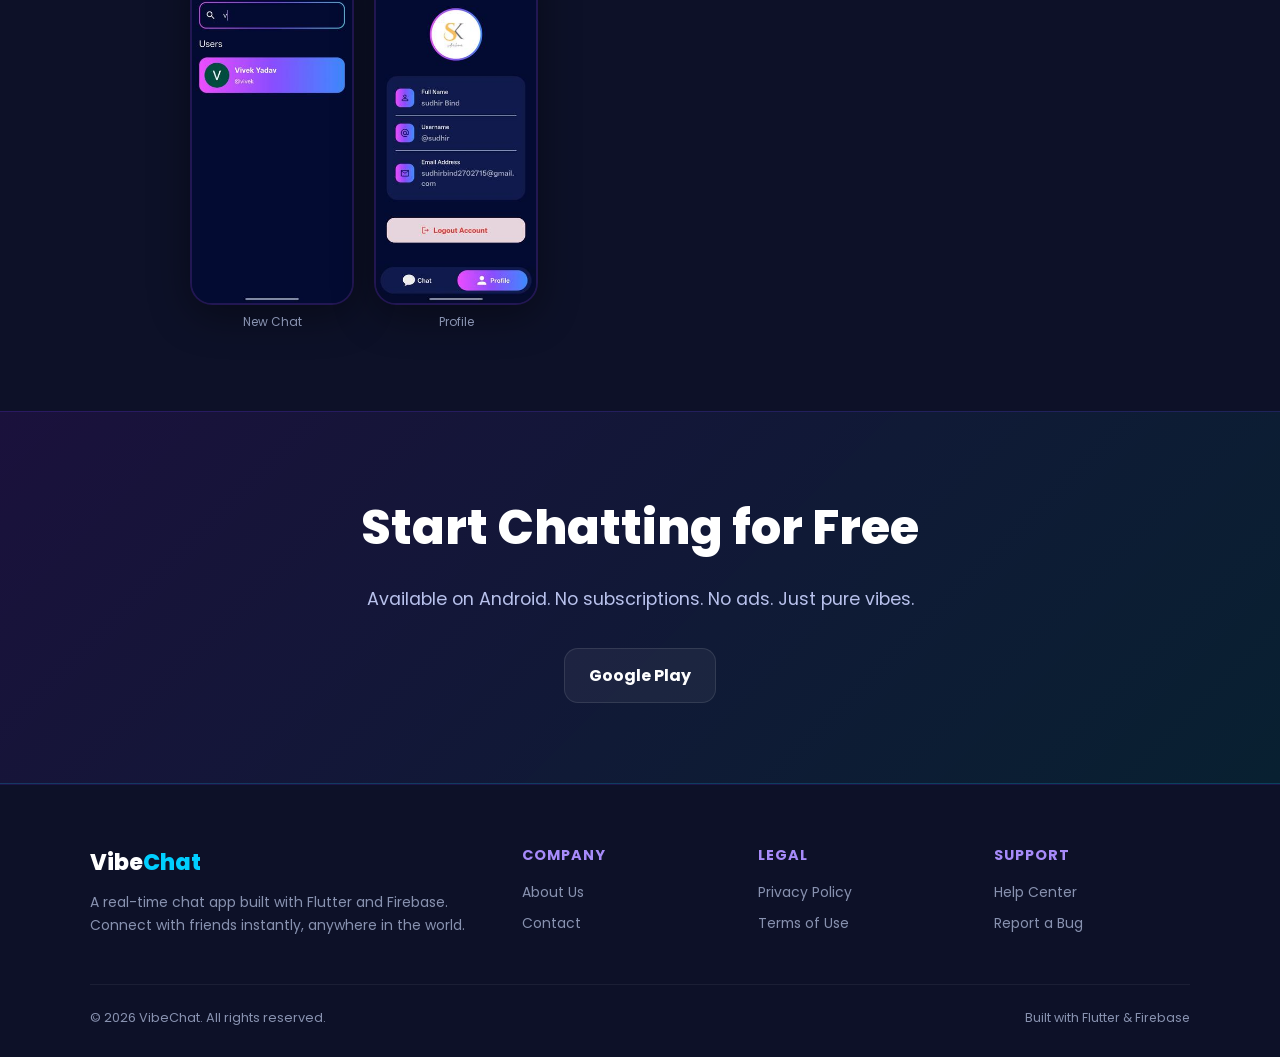
==== commit a40abe83: "image" ====
--- a/index.html
+++ b/index.html
@@ -1,17 +1,19 @@
 <!DOCTYPE html>
 <html lang="en">
+
 <head>
   <meta charset="UTF-8">
   <meta name="viewport" content="width=device-width, initial-scale=1.0">
   <title>VibeChat - Connect & Chat Instantly</title>
   <link rel="stylesheet" href="style.css">
 </head>
+
 <body>
 
   <!-- NAV -->
   <nav>
     <a class="nav-logo" href="index.html" style="cursor:pointer">
-      <img src="logo.jpeg" alt="VibeChat">
+      <img src="images\logo.jpeg" alt="VibeChat">
       <span><em>Vibe</em><strong>Chat</strong></span>
     </a>
     <ul class="nav-links">
@@ -30,7 +32,8 @@
       <div class="hero-bg"></div>
       <div class="hero-content">
         <h1>Vibe<span class="grad-text">Chat</span></h1>
-        <p>VibeChat brings your conversations to life with real-time messaging, instant friend discovery, and a sleek design built entirely in Flutter. Connect with anyone, anywhere.</p>
+        <p>VibeChat brings your conversations to life with real-time messaging, instant friend discovery, and a sleek
+          design built entirely in Flutter. Connect with anyone, anywhere.</p>
         <div class="hero-btns">
           <a class="btn-primary" href="#">Get the App Free</a>
           <a class="btn-outline" href="about.html">Learn More</a>
@@ -40,24 +43,27 @@
 
     <!-- TECH STACK -->
     <section class="tech-section">
-     
+
       <div class="tech-grid">
         <div class="tech-card">
           <div class="tech-icon">🐦</div>
           <h3>Flutter Framework</h3>
-          <p>Built entirely in Flutter for a native-quality UI on Android from a single codebase. Fast, fluid, and gorgeous.</p>
+          <p>Built entirely in Flutter for a native-quality UI on Android from a single codebase. Fast, fluid, and
+            gorgeous.</p>
           <span class="tech-tag">Cross-Platform</span>
         </div>
         <div class="tech-card">
           <div class="tech-icon">🔥</div>
           <h3>Firebase Realtime Database</h3>
-          <p>Messages sync in milliseconds using Firebase Realtime Database. Your conversations are always up to date, no refresh needed.</p>
+          <p>Messages sync in milliseconds using Firebase Realtime Database. Your conversations are always up to date,
+            no refresh needed.</p>
           <span class="tech-tag">Real-Time Sync</span>
         </div>
         <div class="tech-card">
           <div class="tech-icon">🔐</div>
           <h3>Firebase Auth + Google Sign-In</h3>
-          <p>Secure login via username/password or Google OAuth. Your account is protected with enterprise-grade authentication.</p>
+          <p>Secure login via username/password or Google OAuth. Your account is protected with enterprise-grade
+            authentication.</p>
           <span class="tech-tag">Secure Auth</span>
         </div>
       </div>
@@ -68,7 +74,8 @@
       <div style="max-width:1100px;margin:0 auto;text-align:center;">
         <div class="section-label">Features</div>
         <h2 class="section-title">Everything You Need to Connect</h2>
-        <p class="section-subtitle centered">From finding friends to protecting your privacy — VibeChat has it all built in.</p>
+        <p class="section-subtitle centered">From finding friends to protecting your privacy — VibeChat has it all built
+          in.</p>
       </div>
       <div class="features-grid">
         <div class="feature-card">
@@ -99,7 +106,8 @@
         <div class="feature-card">
           <div class="feature-icon">🌐</div>
           <h3>Cross-Platform</h3>
-          <p>Flutter compiles to native ARM — one codebase running beautifully on Android. Fast, smooth, and reliable.</p>
+          <p>Flutter compiles to native ARM — one codebase running beautifully on Android. Fast, smooth, and reliable.
+          </p>
         </div>
         <div class="feature-card">
           <div class="feature-icon">🔒</div>
@@ -130,10 +138,8 @@
       </div>
       <div class="screenshots-grid">
         <div>
-          <div class="screenshot-item"><img
-            src="1.jpeg"
-              alt="Splash"></div>
-          <div class="screenshot-label">Splashh</div>
+          <div class="screenshot-item"><img src="images\1.jpeg" alt="Splash"></div>
+          <div class="screenshot-label">Splash</div>
         </div>
         <div>
           <div class="screenshot-item"><img
@@ -192,7 +198,8 @@
       <div class="footer-grid">
         <div class="footer-brand">
           <h3>Vibe<span style="color:#00CFFF">Chat</span></h3>
-          <p>A real-time chat app built with Flutter and Firebase. Connect with friends instantly, anywhere in the world.</p>
+          <p>A real-time chat app built with Flutter and Firebase. Connect with friends instantly, anywhere in the
+            world.</p>
         </div>
         <div class="footer-col">
           <h4>Company</h4>
@@ -212,9 +219,10 @@
       </div>
       <div class="footer-bottom">
         <p>© 2026 VibeChat. All rights reserved.</p>
-        <p style="color:var(--muted);font-size:0.78rem;">Built with  Flutter &amp;  Firebase</p>
+        <p style="color:var(--muted);font-size:0.78rem;">Built with Flutter &amp; Firebase</p>
       </div>
     </footer>
   </div>
 </body>
+
 </html>
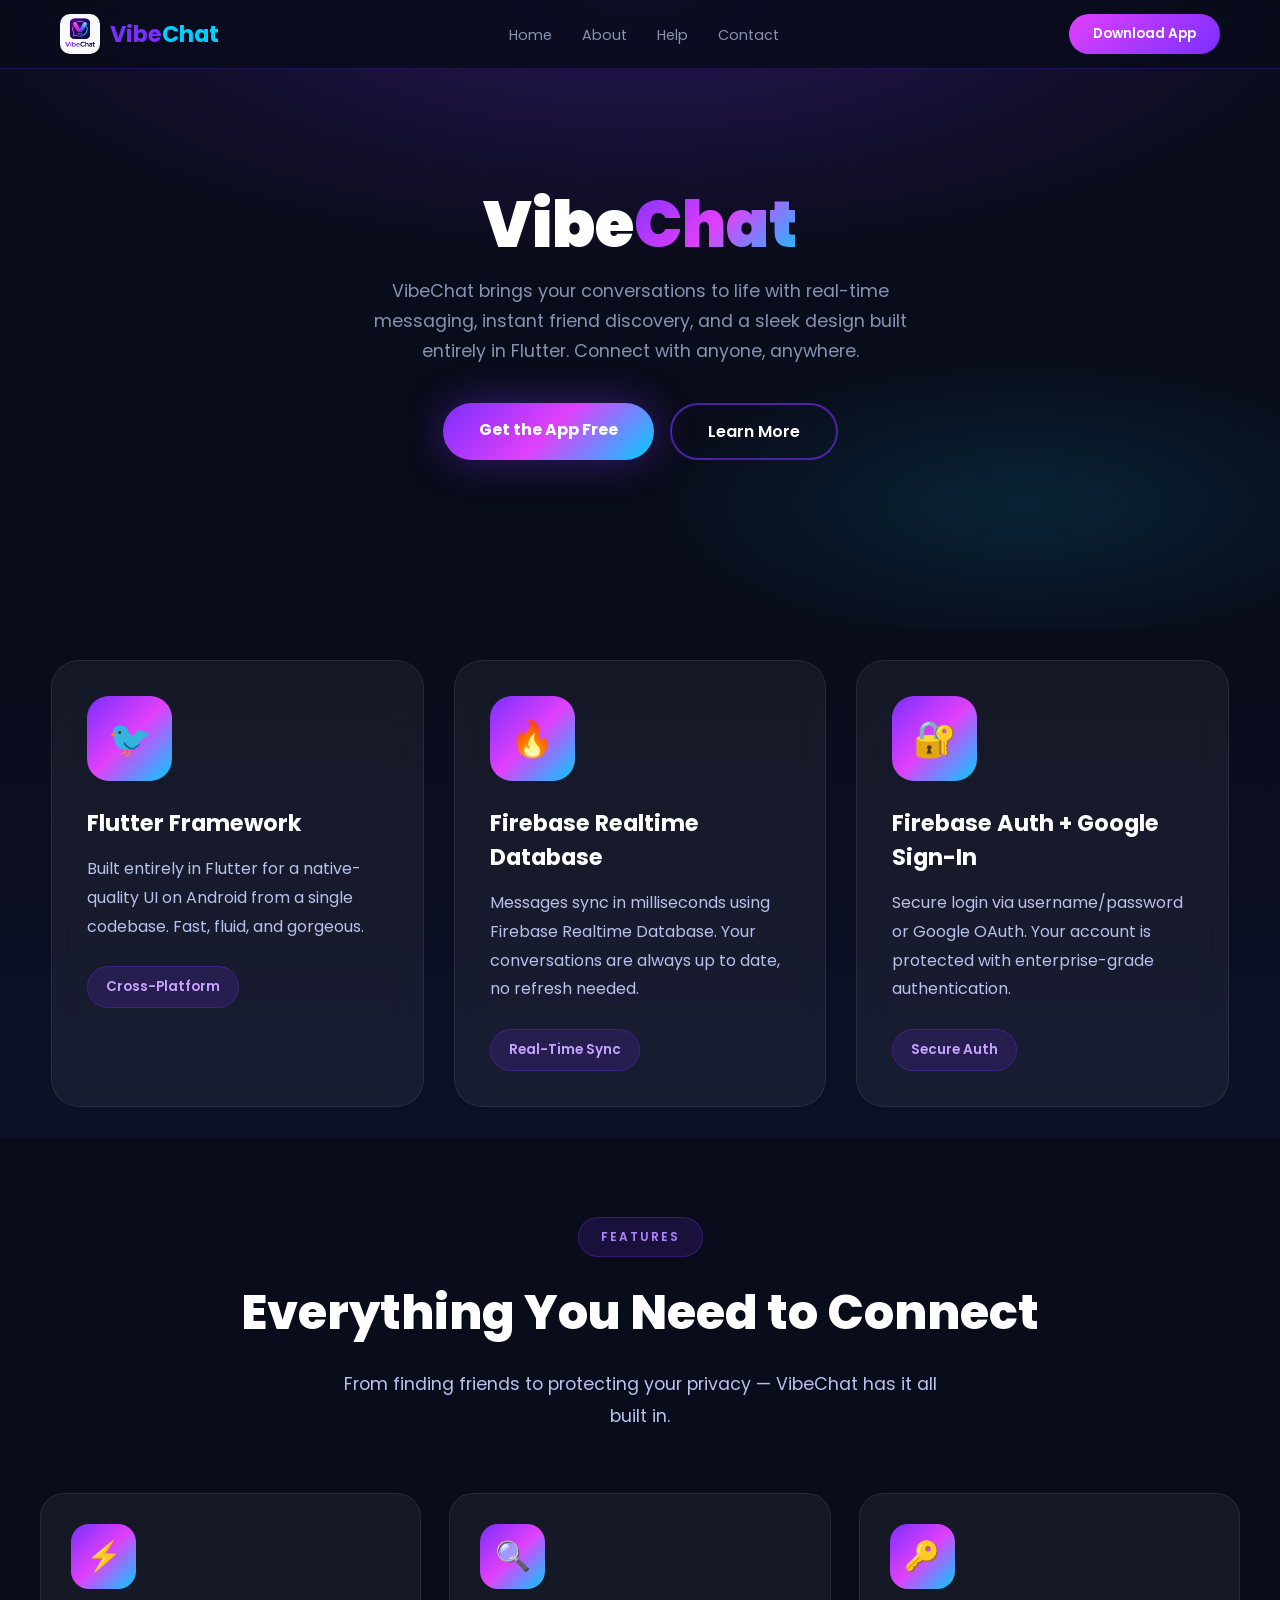
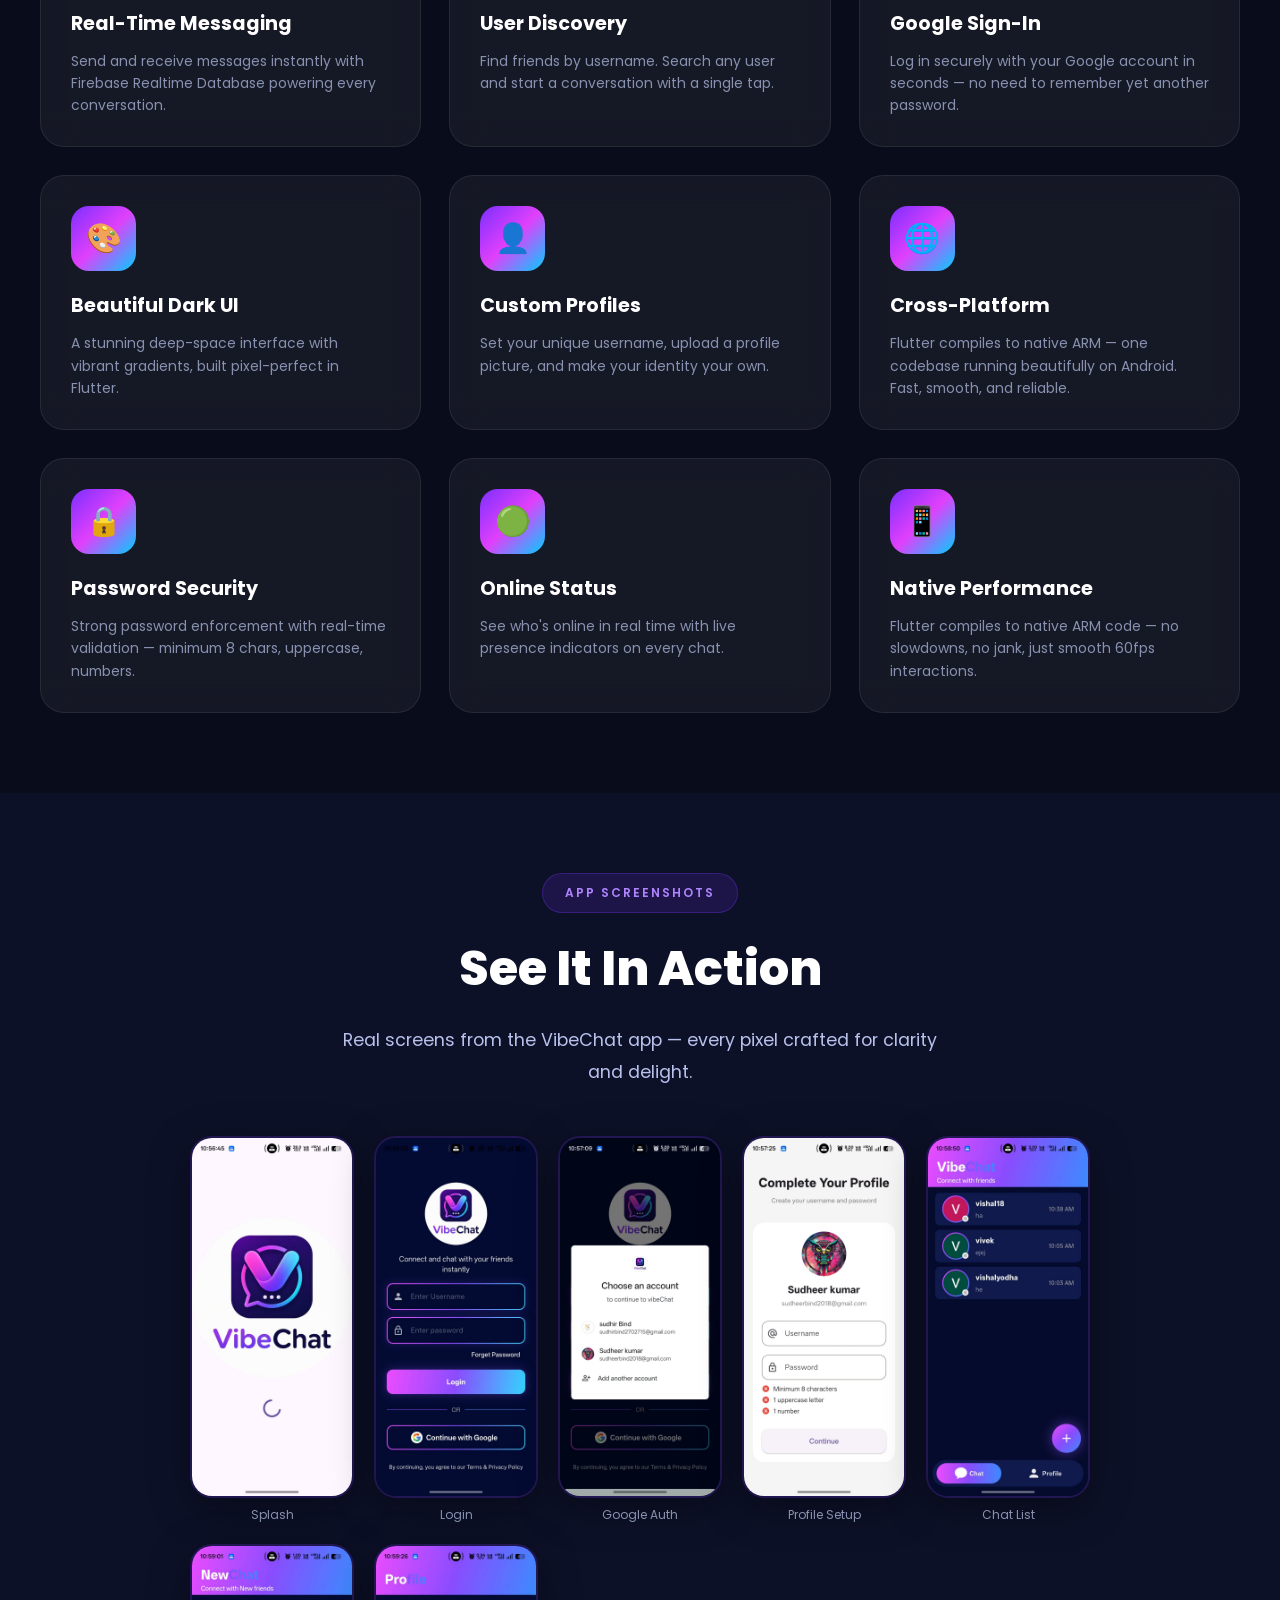
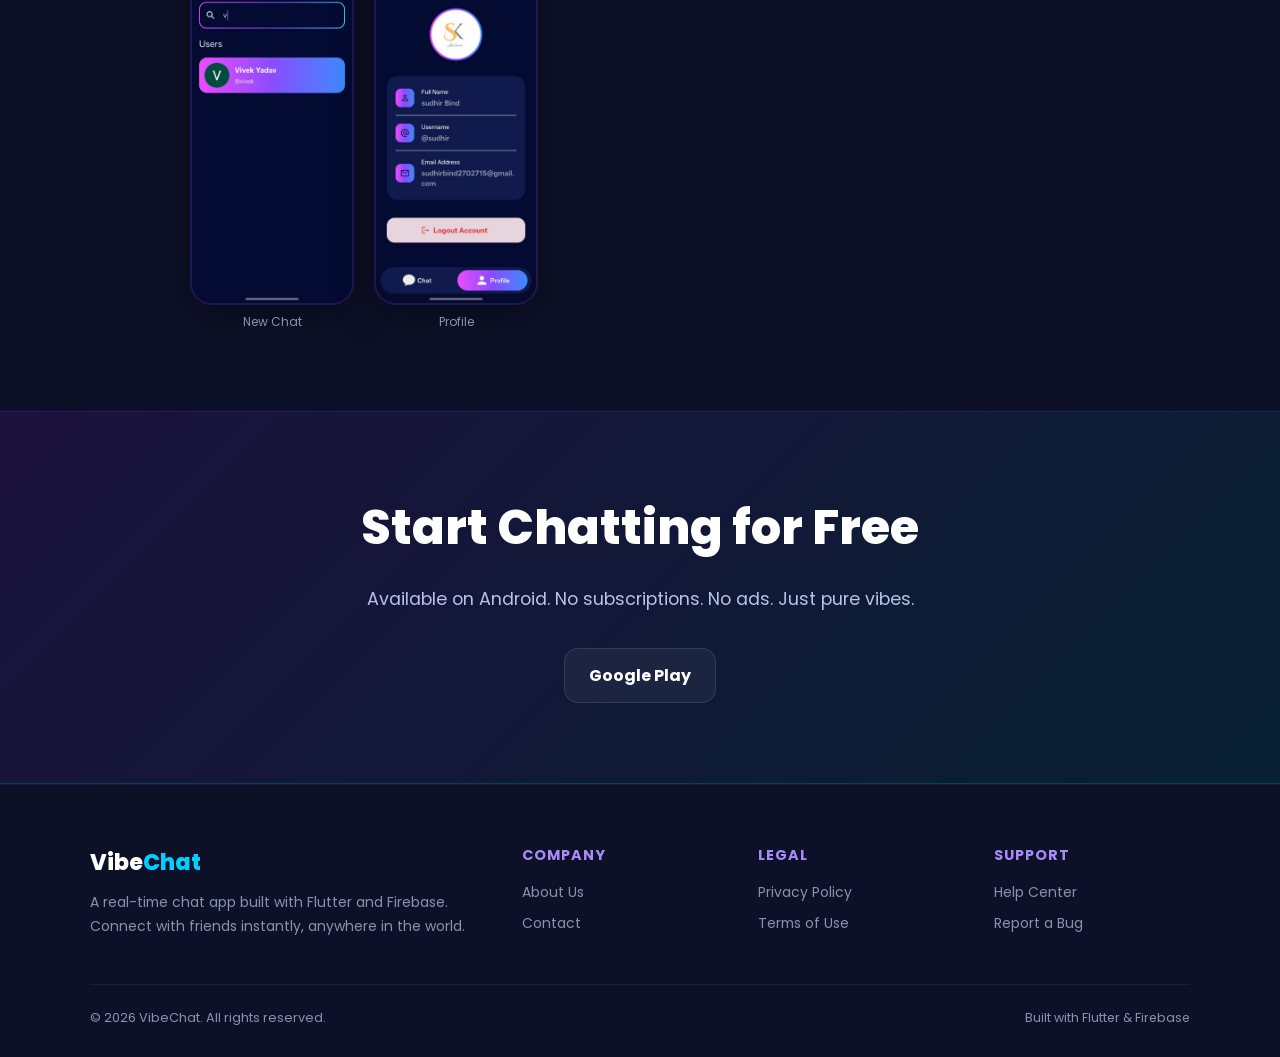
==== commit 8fe274c7: "update" ====
--- a/index.html
+++ b/index.html
@@ -143,37 +143,37 @@
         </div>
         <div>
           <div class="screenshot-item"><img
-              src="[data-uri]"
+            src="images\2.jpeg"
               alt="Login"></div>
           <div class="screenshot-label">Login</div>
         </div>
         <div>
           <div class="screenshot-item"><img
-              src="[data-uri]"
+            src="images\3.jpeg"
               alt="Google Auth"></div>
           <div class="screenshot-label">Google Auth</div>
         </div>
         <div>
           <div class="screenshot-item"><img
-              src="[data-uri]"
+            src="images\4.jpeg"
               alt="Profile Setup"></div>
           <div class="screenshot-label">Profile Setup</div>
         </div>
         <div>
           <div class="screenshot-item"><img
-              src="[data-uri]"
+            src="images\6.jpeg"
               alt="Chat List"></div>
           <div class="screenshot-label">Chat List</div>
         </div>
         <div>
           <div class="screenshot-item"><img
-              src="[data-uri]"
+            src="images\5.jpeg"
               alt="New Chat"></div>
           <div class="screenshot-label">New Chat</div>
         </div>
         <div>
           <div class="screenshot-item"><img
-              src="[data-uri]"
+            src="images\7.jpeg"
               alt="Profile"></div>
           <div class="screenshot-label">Profile</div>
         </div>
